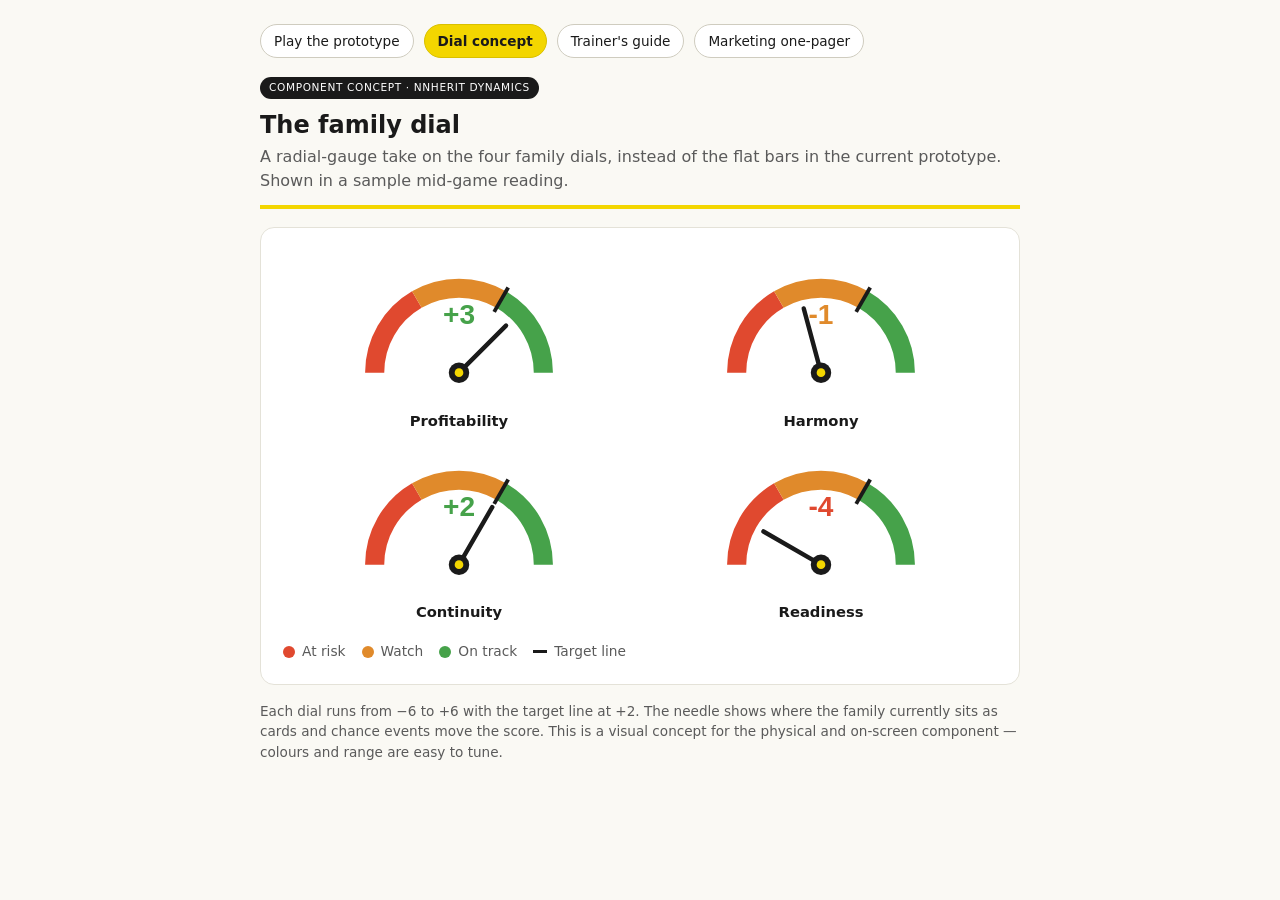
==== dial-preview.html @ 1428af11 "commit commit" ====
<!DOCTYPE html>
<html lang="en">
<head>
<meta charset="utf-8">
<meta name="viewport" content="width=device-width, initial-scale=1.0">
<title>The Honeycomb — family dial concept</title>
<style>
  :root{--nn:#F3D600;--ink:#1a1a1a;--muted:#5a5a5a;--line:#e4e2d8;--soft:#faf9f3;--surface:#fff;
        --red:#e0492f;--amber:#e08a2b;--green:#46a24a;
        --font:'Source Sans Pro','Segoe UI',system-ui,-apple-system,Arial,sans-serif;}
  *{box-sizing:border-box;}
  body{margin:0;background:#faf9f4;color:var(--ink);font-family:var(--font);padding:24px;line-height:1.5;}
  .wrap{max-width:760px;margin:0 auto;}
  .nav{display:flex;gap:10px;flex-wrap:wrap;margin-bottom:16px;font-size:.85rem;}
  .nav a{color:#1a1a1a;text-decoration:none;border:1px solid #cfccbf;padding:6px 13px;border-radius:20px;background:#fff;}
  .nav a.cur{background:var(--nn);border-color:#d9c000;font-weight:600;}
  .hdr{border-bottom:4px solid var(--nn);padding-bottom:12px;margin-bottom:18px;}
  .pill{display:inline-block;background:var(--ink);color:#fff;font-size:.66rem;letter-spacing:.06em;text-transform:uppercase;padding:3px 9px;border-radius:20px;margin-bottom:8px;}
  h1{font-size:1.5rem;margin:0 0 2px;}
  .sub{color:var(--muted);margin:0;}
  .panel{background:var(--surface);border:1px solid var(--line);border-radius:14px;padding:22px;margin-top:18px;}
  .grid{display:grid;grid-template-columns:repeat(2,1fr);gap:10px;}
  .gauge{text-align:center;}
  .gauge .cap{font-weight:600;font-size:.92rem;margin-top:-6px;}
  .legend{display:flex;flex-wrap:wrap;gap:16px;margin-top:18px;font-size:.86rem;color:var(--muted);}
  .legend span{display:inline-flex;align-items:center;gap:7px;}
  .dot{width:12px;height:12px;border-radius:50%;display:inline-block;}
  .barline{width:14px;height:3px;background:var(--ink);display:inline-block;}
  .note{font-size:.85rem;color:var(--muted);margin-top:16px;}
  @media(max-width:520px){.grid{grid-template-columns:1fr;}}
</style>
</head>
<body>
<div class="wrap">
  <nav class="nav">
    <a href="./index.html">Play the prototype</a>
    <a href="./dial-preview.html" class="cur">Dial concept</a>
    <a href="./Honeycomb_Trainers_Guide.html">Trainer's guide</a>
    <a href="./Honeycomb_Marketing_OnePager.html">Marketing one-pager</a>
  </nav>

  <div class="hdr">
    <span class="pill">Component concept · nnherit Dynamics</span>
    <h1>The family dial</h1>
    <p class="sub">A radial-gauge take on the four family dials, instead of the flat bars in the current prototype. Shown in a sample mid-game reading.</p>
  </div>

  <div class="panel">
    <div class="grid" id="grid"></div>
    <div class="legend">
      <span><span class="dot" style="background:var(--red)"></span>At risk</span>
      <span><span class="dot" style="background:var(--amber)"></span>Watch</span>
      <span><span class="dot" style="background:var(--green)"></span>On track</span>
      <span><span class="barline"></span>Target line</span>
    </div>
  </div>

  <p class="note">Each dial runs from −6 to +6 with the target line at +2. The needle shows where the family currently sits as cards and chance events move the score. This is a visual concept for the physical and on-screen component — colours and range are easy to tune.</p>
</div>

<script>
const THR=2, VMIN=-6, VMAX=6;
function pt(cx,cy,R,deg){const a=deg*Math.PI/180;return [cx+R*Math.cos(a), cy-R*Math.sin(a)];}
function ang(v){return 180-((v-VMIN)/(VMAX-VMIN))*180;}
function arc(cx,cy,R,a1,a2){const p1=pt(cx,cy,R,a1),p2=pt(cx,cy,R,a2);return `M${p1[0].toFixed(1)} ${p1[1].toFixed(1)} A ${R} ${R} 0 0 1 ${p2[0].toFixed(1)} ${p2[1].toFixed(1)}`;}
function colorFor(v){return v>=THR?'#46a24a':(v>=-2?'#e08a2b':'#e0492f');}
function gauge(v,label){
  const cx=90,cy=96,R=66,sw=15;
  const aR=ang(-2), aA=ang(THR);
  const tk1=pt(cx,cy,R-11,aA), tk2=pt(cx,cy,R+11,aA);
  const nd=pt(cx,cy,R-14,ang(Math.max(VMIN,Math.min(VMAX,v))));
  const col=colorFor(v);
  return `<div class="gauge"><svg viewBox="0 0 180 124" width="100%" style="max-width:230px" role="img" aria-label="${label}: ${v>0?'+':''}${v}">
    <path d="${arc(cx,cy,R,180,aR)}" fill="none" stroke="#e0492f" stroke-width="${sw}"/>
    <path d="${arc(cx,cy,R,aR,aA)}" fill="none" stroke="#e08a2b" stroke-width="${sw}"/>
    <path d="${arc(cx,cy,R,aA,0)}" fill="none" stroke="#46a24a" stroke-width="${sw}"/>
    <line x1="${tk1[0].toFixed(1)}" y1="${tk1[1].toFixed(1)}" x2="${tk2[0].toFixed(1)}" y2="${tk2[1].toFixed(1)}" stroke="#1a1a1a" stroke-width="3"/>
    <line x1="${cx}" y1="${cy}" x2="${nd[0].toFixed(1)}" y2="${nd[1].toFixed(1)}" stroke="#1a1a1a" stroke-width="3.5" stroke-linecap="round"/>
    <circle cx="${cx}" cy="${cy}" r="8" fill="#1a1a1a"/>
    <circle cx="${cx}" cy="${cy}" r="3.4" fill="#F3D600"/>
    <text x="${cx}" y="58" text-anchor="middle" font-family="${'Source Sans Pro,Segoe UI,sans-serif'}" font-size="22" font-weight="700" fill="${col}">${v>0?'+':''}${v}</text>
  </svg><div class="cap">${label}</div></div>`;
}
const DATA=[['Profitability',3],['Harmony',-1],['Continuity',2],['Readiness',-4]];
document.getElementById('grid').innerHTML=DATA.map(d=>gauge(d[1],d[0])).join('');
</script>
</body>
</html>
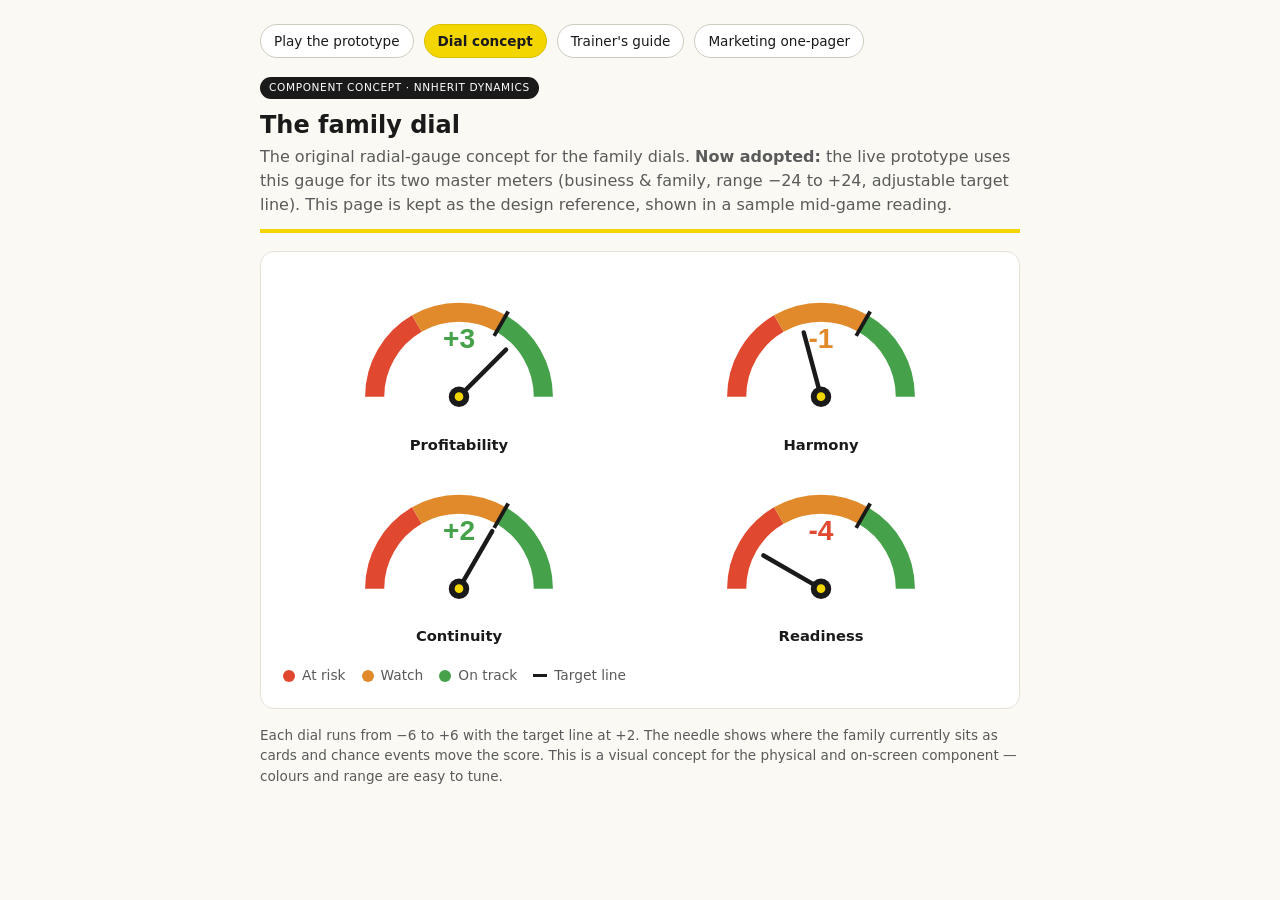
==== commit 582ef98d: "Import real 60-card deck, two-master-meter gauges, card backs - cards.js: full Succession Dynamics d" ====
--- a/dial-preview.html
+++ b/dial-preview.html
@@ -42,7 +42,7 @@
   <div class="hdr">
     <span class="pill">Component concept · nnherit Dynamics</span>
     <h1>The family dial</h1>
-    <p class="sub">A radial-gauge take on the four family dials, instead of the flat bars in the current prototype. Shown in a sample mid-game reading.</p>
+    <p class="sub">The original radial-gauge concept for the family dials. <strong>Now adopted:</strong> the live prototype uses this gauge for its two master meters (business &amp; family, range −24 to +24, adjustable target line). This page is kept as the design reference, shown in a sample mid-game reading.</p>
   </div>
 
   <div class="panel">
